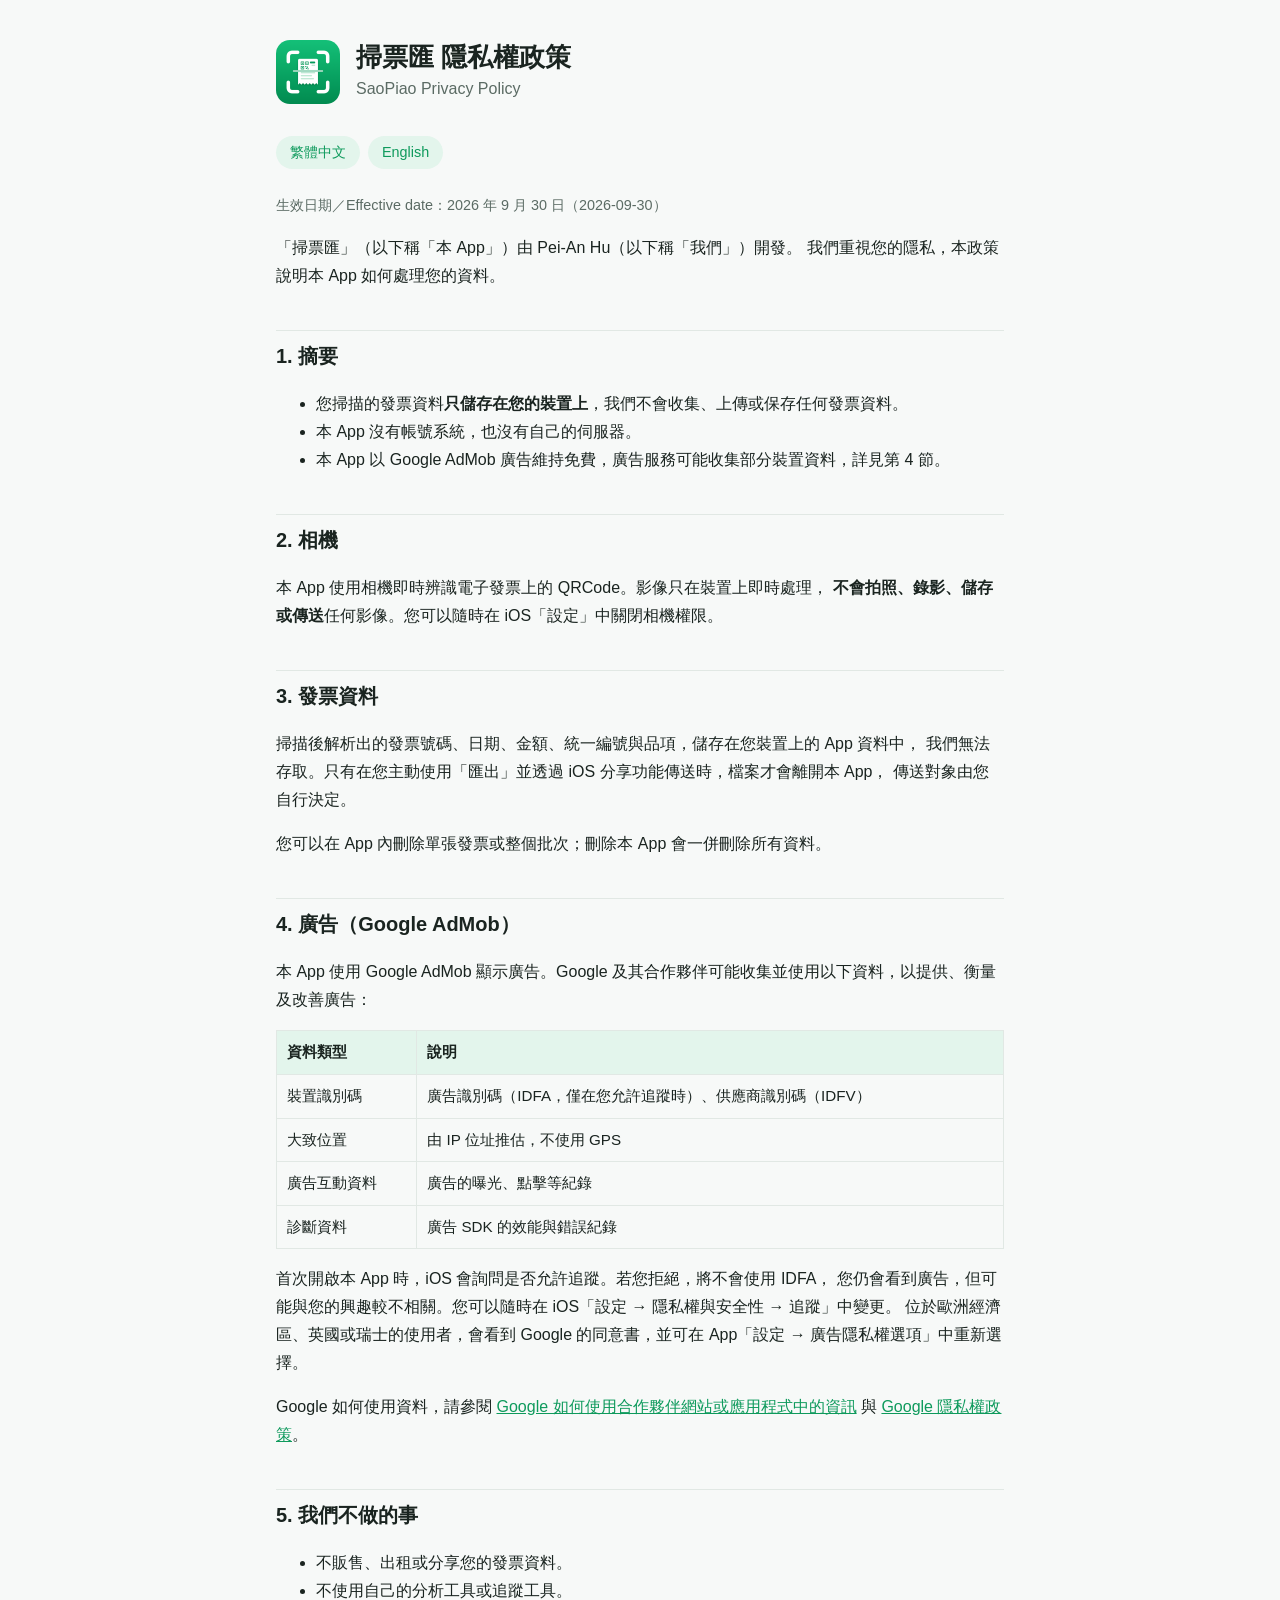
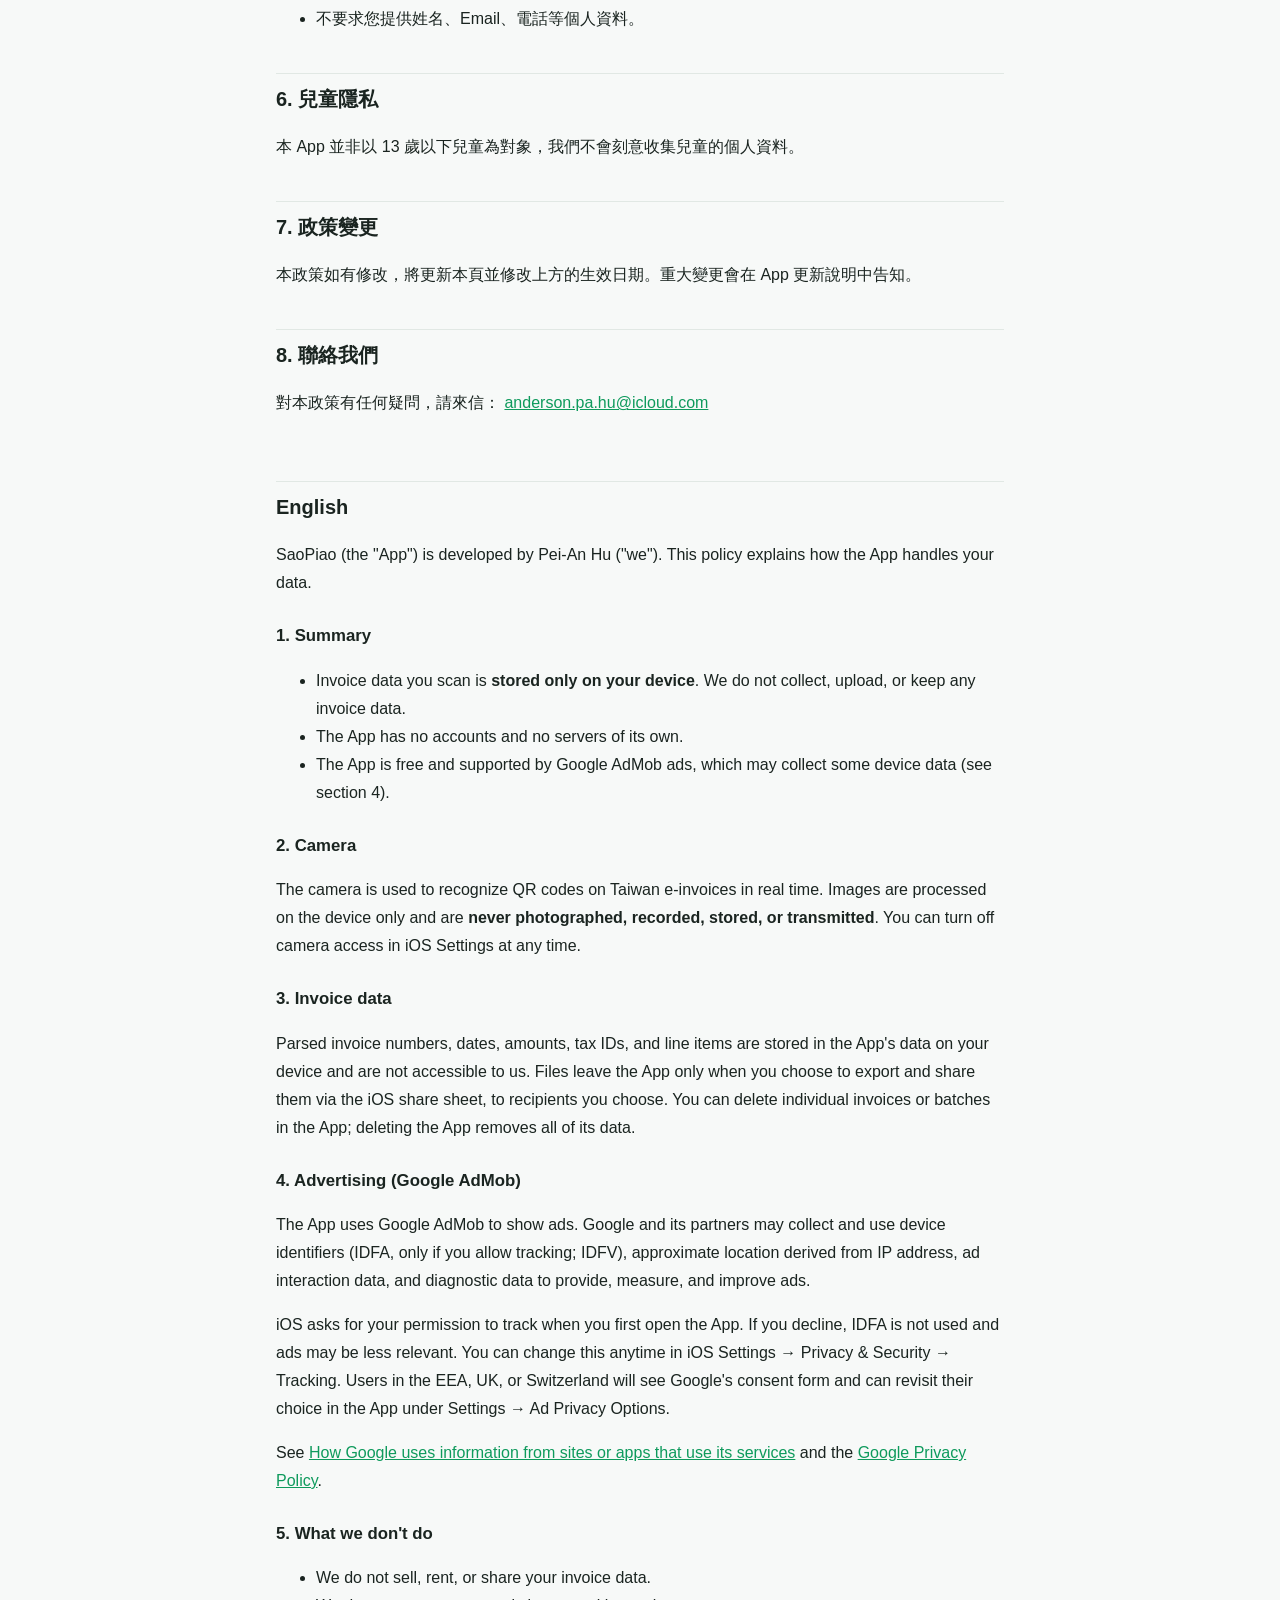
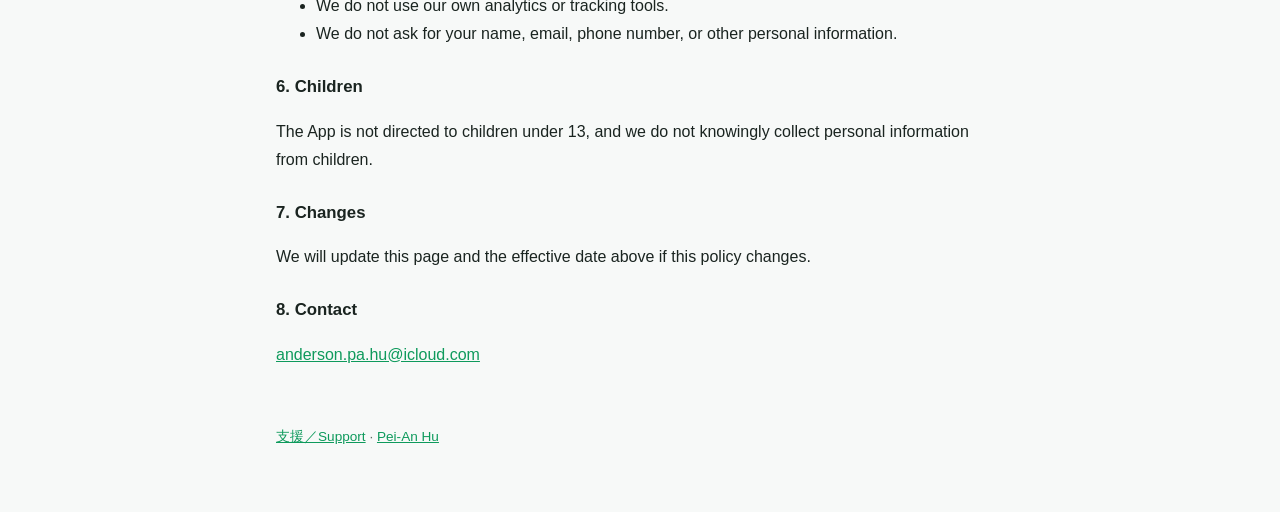
==== saopiao/privacy.html @ b1eda9fa "feat: 開發者網站、掃票匯隱私權政策與支援頁、app-ads.txt Co-Authored-By: Claude Opus 5.5 (1M context) <noreply@anthropic" ====
<!doctype html>
<html lang="zh-Hant-TW">
<head>
  <meta charset="utf-8">
  <meta name="viewport" content="width=device-width, initial-scale=1">
  <title>掃票匯 隱私權政策</title>
  <meta name="description" content="掃票匯（SaoPiao）隱私權政策 / Privacy Policy">
  <link rel="stylesheet" href="/style.css">
</head>
<body>
<main>
  <header class="site">
    <img src="/saopiao/icon.png" alt="掃票匯 App 圖示">
    <div>
      <h1>掃票匯 隱私權政策</h1>
      <p>SaoPiao Privacy Policy</p>
    </div>
  </header>

  <nav class="lang-switch">
    <a href="#zh">繁體中文</a>
    <a href="#en">English</a>
  </nav>

  <p class="meta">生效日期／Effective date：2026 年 9 月 30 日（2026-09-30）</p>

  <!-- ===================== 繁體中文 ===================== -->
  <section id="zh" lang="zh-Hant-TW">
    <p>
      「掃票匯」（以下稱「本 App」）由 Pei-An Hu（以下稱「我們」）開發。
      我們重視您的隱私，本政策說明本 App 如何處理您的資料。
    </p>

    <h2>1. 摘要</h2>
    <ul>
      <li>您掃描的發票資料<strong>只儲存在您的裝置上</strong>，我們不會收集、上傳或保存任何發票資料。</li>
      <li>本 App 沒有帳號系統，也沒有自己的伺服器。</li>
      <li>本 App 以 Google AdMob 廣告維持免費，廣告服務可能收集部分裝置資料，詳見第 4 節。</li>
    </ul>

    <h2>2. 相機</h2>
    <p>
      本 App 使用相機即時辨識電子發票上的 QRCode。影像只在裝置上即時處理，
      <strong>不會拍照、錄影、儲存或傳送</strong>任何影像。您可以隨時在 iOS「設定」中關閉相機權限。
    </p>

    <h2>3. 發票資料</h2>
    <p>
      掃描後解析出的發票號碼、日期、金額、統一編號與品項，儲存在您裝置上的 App 資料中，
      我們無法存取。只有在您主動使用「匯出」並透過 iOS 分享功能傳送時，檔案才會離開本 App，
      傳送對象由您自行決定。
    </p>
    <p>
      您可以在 App 內刪除單張發票或整個批次；刪除本 App 會一併刪除所有資料。
    </p>

    <h2>4. 廣告（Google AdMob）</h2>
    <p>
      本 App 使用 Google AdMob 顯示廣告。Google 及其合作夥伴可能收集並使用以下資料，以提供、衡量及改善廣告：
    </p>
    <div class="table-wrap">
      <table>
        <tr><th>資料類型</th><th>說明</th></tr>
        <tr><td>裝置識別碼</td><td>廣告識別碼（IDFA，僅在您允許追蹤時）、供應商識別碼（IDFV）</td></tr>
        <tr><td>大致位置</td><td>由 IP 位址推估，不使用 GPS</td></tr>
        <tr><td>廣告互動資料</td><td>廣告的曝光、點擊等紀錄</td></tr>
        <tr><td>診斷資料</td><td>廣告 SDK 的效能與錯誤紀錄</td></tr>
      </table>
    </div>
    <p>
      首次開啟本 App 時，iOS 會詢問是否允許追蹤。若您拒絕，將不會使用 IDFA，
      您仍會看到廣告，但可能與您的興趣較不相關。您可以隨時在 iOS「設定 → 隱私權與安全性 → 追蹤」中變更。
      位於歐洲經濟區、英國或瑞士的使用者，會看到 Google 的同意書，並可在 App「設定 → 廣告隱私權選項」中重新選擇。
    </p>
    <p>
      Google 如何使用資料，請參閱
      <a href="https://policies.google.com/technologies/partner-sites" rel="noopener">Google 如何使用合作夥伴網站或應用程式中的資訊</a>
      與 <a href="https://policies.google.com/privacy" rel="noopener">Google 隱私權政策</a>。
    </p>

    <h2>5. 我們不做的事</h2>
    <ul>
      <li>不販售、出租或分享您的發票資料。</li>
      <li>不使用自己的分析工具或追蹤工具。</li>
      <li>不要求您提供姓名、Email、電話等個人資料。</li>
    </ul>

    <h2>6. 兒童隱私</h2>
    <p>
      本 App 並非以 13 歲以下兒童為對象，我們不會刻意收集兒童的個人資料。
    </p>

    <h2>7. 政策變更</h2>
    <p>
      本政策如有修改，將更新本頁並修改上方的生效日期。重大變更會在 App 更新說明中告知。
    </p>

    <h2>8. 聯絡我們</h2>
    <p>
      對本政策有任何疑問，請來信：
      <a href="mailto:anderson.pa.hu@icloud.com">anderson.pa.hu@icloud.com</a>
    </p>
  </section>

  <!-- ===================== English ===================== -->
  <section id="en" lang="en">
    <h2 style="margin-top:64px">English</h2>
    <p>
      SaoPiao (the "App") is developed by Pei-An Hu ("we"). This policy explains how the App handles your data.
    </p>

    <h3>1. Summary</h3>
    <ul>
      <li>Invoice data you scan is <strong>stored only on your device</strong>. We do not collect, upload, or keep any invoice data.</li>
      <li>The App has no accounts and no servers of its own.</li>
      <li>The App is free and supported by Google AdMob ads, which may collect some device data (see section 4).</li>
    </ul>

    <h3>2. Camera</h3>
    <p>
      The camera is used to recognize QR codes on Taiwan e-invoices in real time. Images are processed on the device only
      and are <strong>never photographed, recorded, stored, or transmitted</strong>. You can turn off camera access in iOS Settings at any time.
    </p>

    <h3>3. Invoice data</h3>
    <p>
      Parsed invoice numbers, dates, amounts, tax IDs, and line items are stored in the App's data on your device and are not accessible to us.
      Files leave the App only when you choose to export and share them via the iOS share sheet, to recipients you choose.
      You can delete individual invoices or batches in the App; deleting the App removes all of its data.
    </p>

    <h3>4. Advertising (Google AdMob)</h3>
    <p>
      The App uses Google AdMob to show ads. Google and its partners may collect and use device identifiers
      (IDFA, only if you allow tracking; IDFV), approximate location derived from IP address, ad interaction data,
      and diagnostic data to provide, measure, and improve ads.
    </p>
    <p>
      iOS asks for your permission to track when you first open the App. If you decline, IDFA is not used and ads may be less relevant.
      You can change this anytime in iOS Settings → Privacy &amp; Security → Tracking. Users in the EEA, UK, or Switzerland
      will see Google's consent form and can revisit their choice in the App under Settings → Ad Privacy Options.
    </p>
    <p>
      See <a href="https://policies.google.com/technologies/partner-sites" rel="noopener">How Google uses information from sites or apps that use its services</a>
      and the <a href="https://policies.google.com/privacy" rel="noopener">Google Privacy Policy</a>.
    </p>

    <h3>5. What we don't do</h3>
    <ul>
      <li>We do not sell, rent, or share your invoice data.</li>
      <li>We do not use our own analytics or tracking tools.</li>
      <li>We do not ask for your name, email, phone number, or other personal information.</li>
    </ul>

    <h3>6. Children</h3>
    <p>The App is not directed to children under 13, and we do not knowingly collect personal information from children.</p>

    <h3>7. Changes</h3>
    <p>We will update this page and the effective date above if this policy changes.</p>

    <h3>8. Contact</h3>
    <p><a href="mailto:anderson.pa.hu@icloud.com">anderson.pa.hu@icloud.com</a></p>
  </section>

  <footer>
    <a href="/saopiao/support.html">支援／Support</a> · <a href="/">Pei-An Hu</a>
  </footer>
</main>
</body>
</html>
---- style.css ----
:root {
  --bg: #f7f9f8;
  --surface: #ffffff;
  --text: #1a2420;
  --muted: #5b6b64;
  --line: #e1e8e4;
  --accent: #0e9a5c;
  --accent-soft: #e3f5ec;
}

@media (prefers-color-scheme: dark) {
  :root {
    --bg: #0c110f;
    --surface: #151d19;
    --text: #e8efeb;
    --muted: #9aaba3;
    --line: #26332d;
    --accent: #27d08a;
    --accent-soft: #173327;
  }
}

* { box-sizing: border-box; }

html { -webkit-text-size-adjust: 100%; }

body {
  margin: 0;
  background: var(--bg);
  color: var(--text);
  font-family: -apple-system, BlinkMacSystemFont, "PingFang TC", "Noto Sans TC", "Microsoft JhengHei", sans-serif;
  line-height: 1.75;
}

main {
  max-width: 760px;
  margin: 0 auto;
  padding: 40px 16px 64px;
}

header.site {
  display: flex;
  align-items: center;
  gap: 16px;
  margin-bottom: 32px;
}

header.site img {
  width: 64px;
  height: 64px;
  border-radius: 14px;
}

header.site h1 { margin: 0; font-size: 1.6rem; line-height: 1.3; }
header.site p { margin: 0; color: var(--muted); }

h2 {
  margin: 40px 0 8px;
  padding-top: 8px;
  font-size: 1.25rem;
  border-top: 1px solid var(--line);
}

h3 { margin: 24px 0 4px; font-size: 1.05rem; }

a { color: var(--accent); }

.lang-switch {
  display: flex;
  gap: 8px;
  margin-bottom: 24px;
}

.lang-switch a {
  padding: 4px 14px;
  border-radius: 999px;
  background: var(--accent-soft);
  text-decoration: none;
  font-size: 0.9rem;
}

.card {
  display: block;
  padding: 20px;
  border: 1px solid var(--line);
  border-radius: 16px;
  background: var(--surface);
  color: inherit;
  text-decoration: none;
}

.card + .card { margin-top: 12px; }

.card .links { margin-top: 8px; display: flex; gap: 16px; flex-wrap: wrap; }

.meta { color: var(--muted); font-size: 0.9rem; }

table {
  width: 100%;
  border-collapse: collapse;
  font-size: 0.95rem;
}

th, td {
  padding: 8px 10px;
  border: 1px solid var(--line);
  text-align: left;
  vertical-align: top;
}

th { background: var(--accent-soft); }

.table-wrap { overflow-x: auto; }

footer {
  margin-top: 56px;
  color: var(--muted);
  font-size: 0.85rem;
}
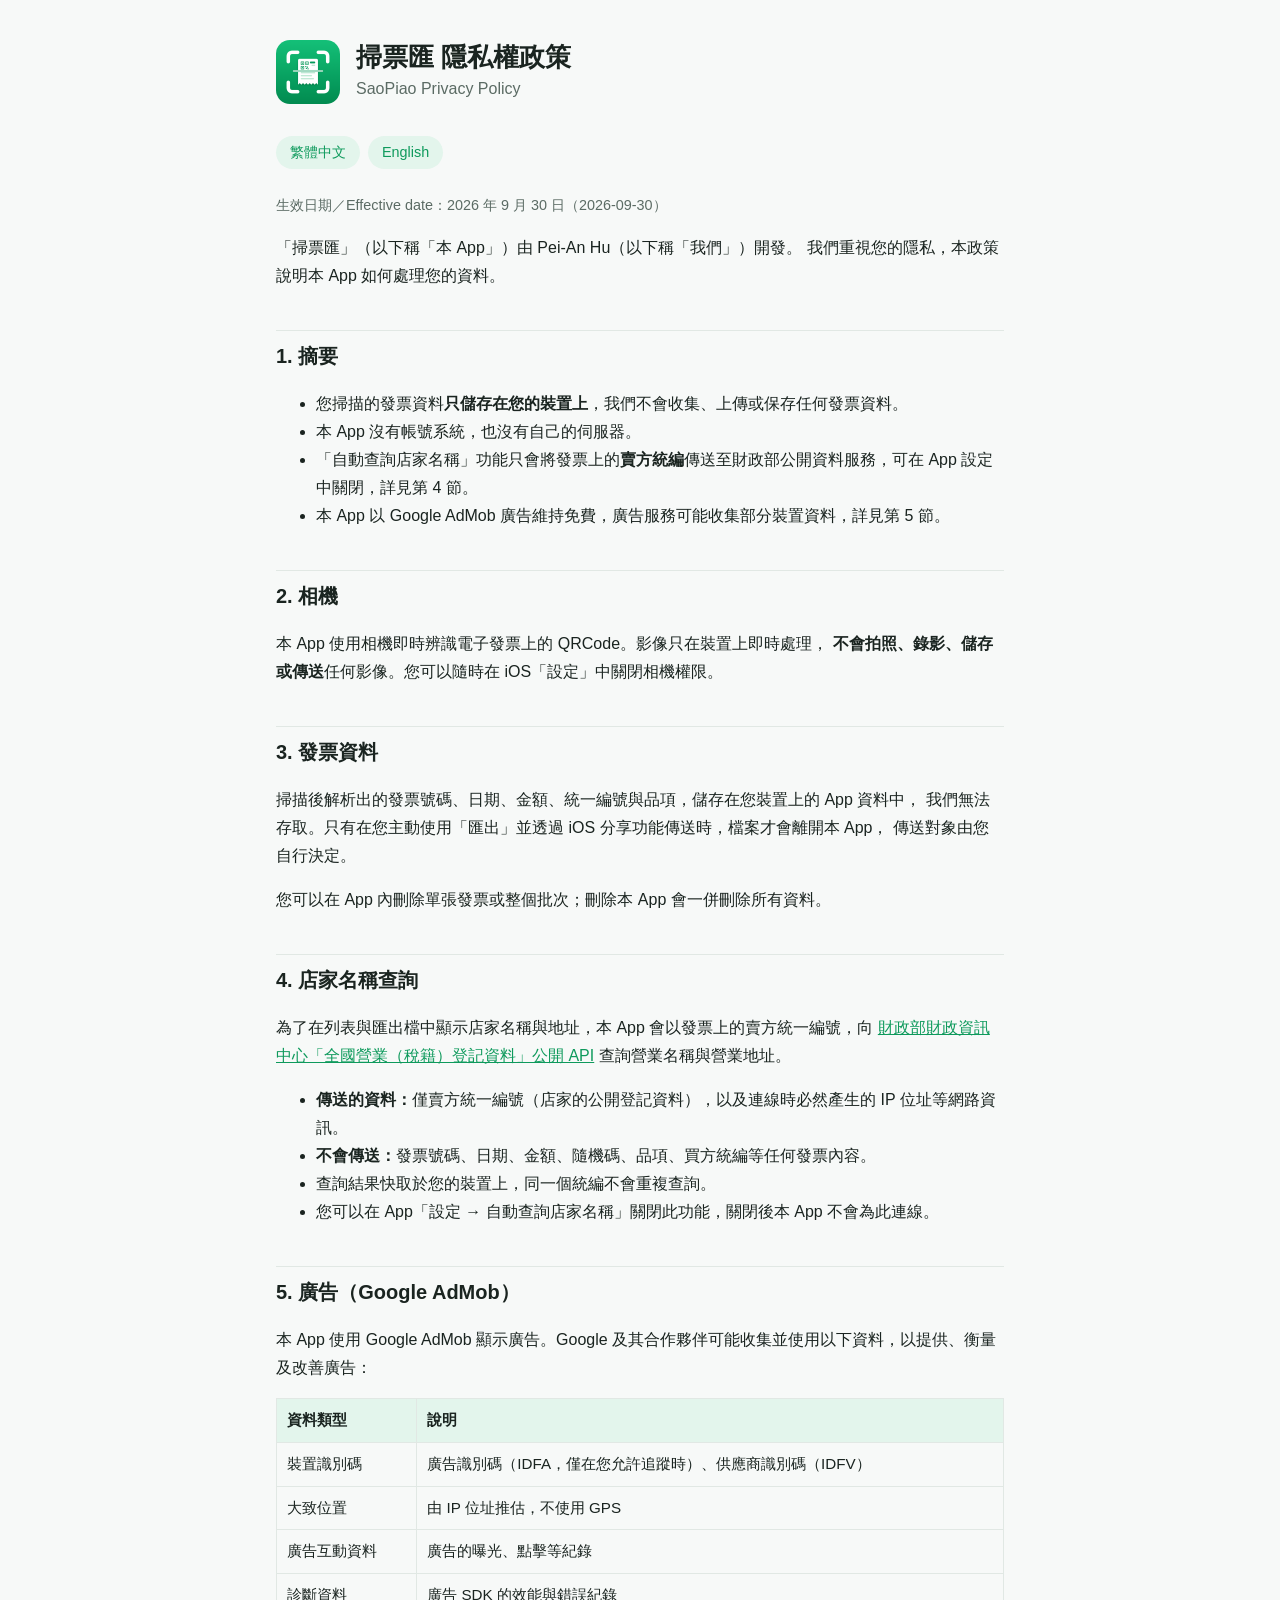
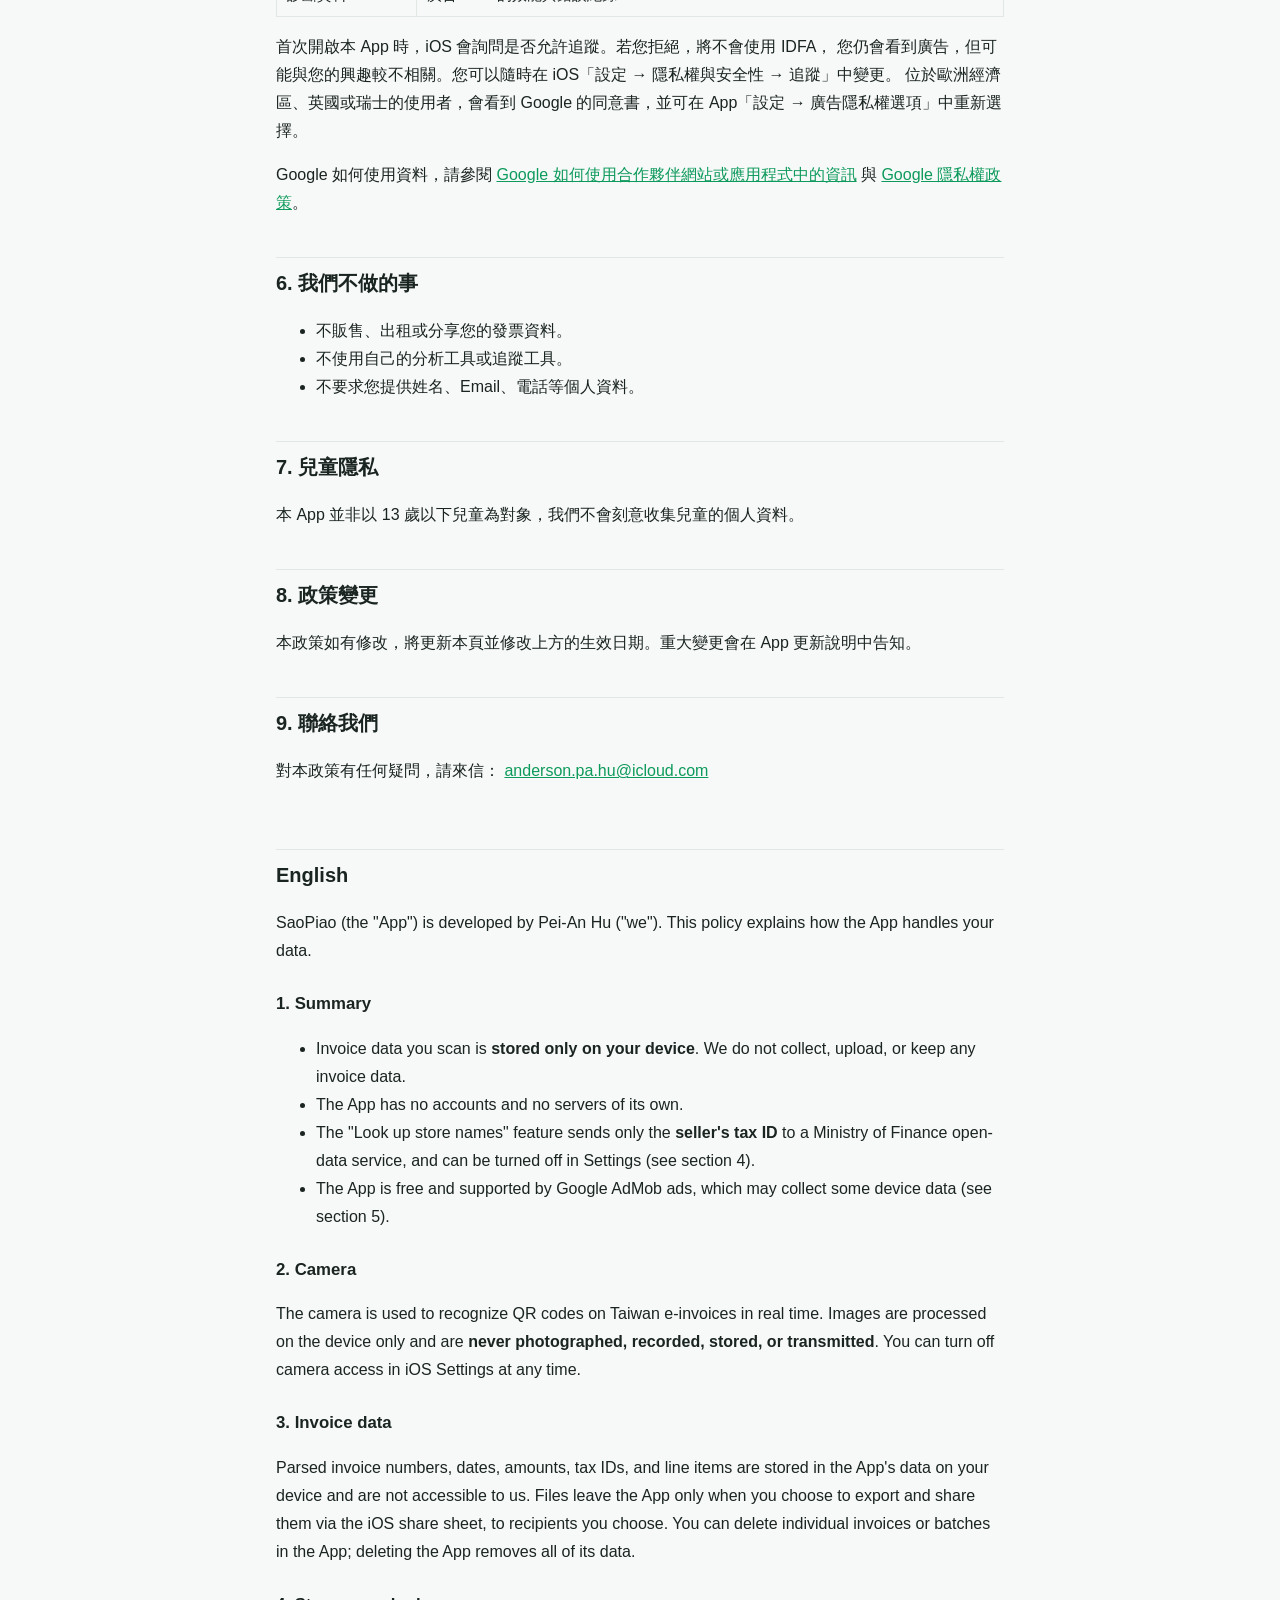
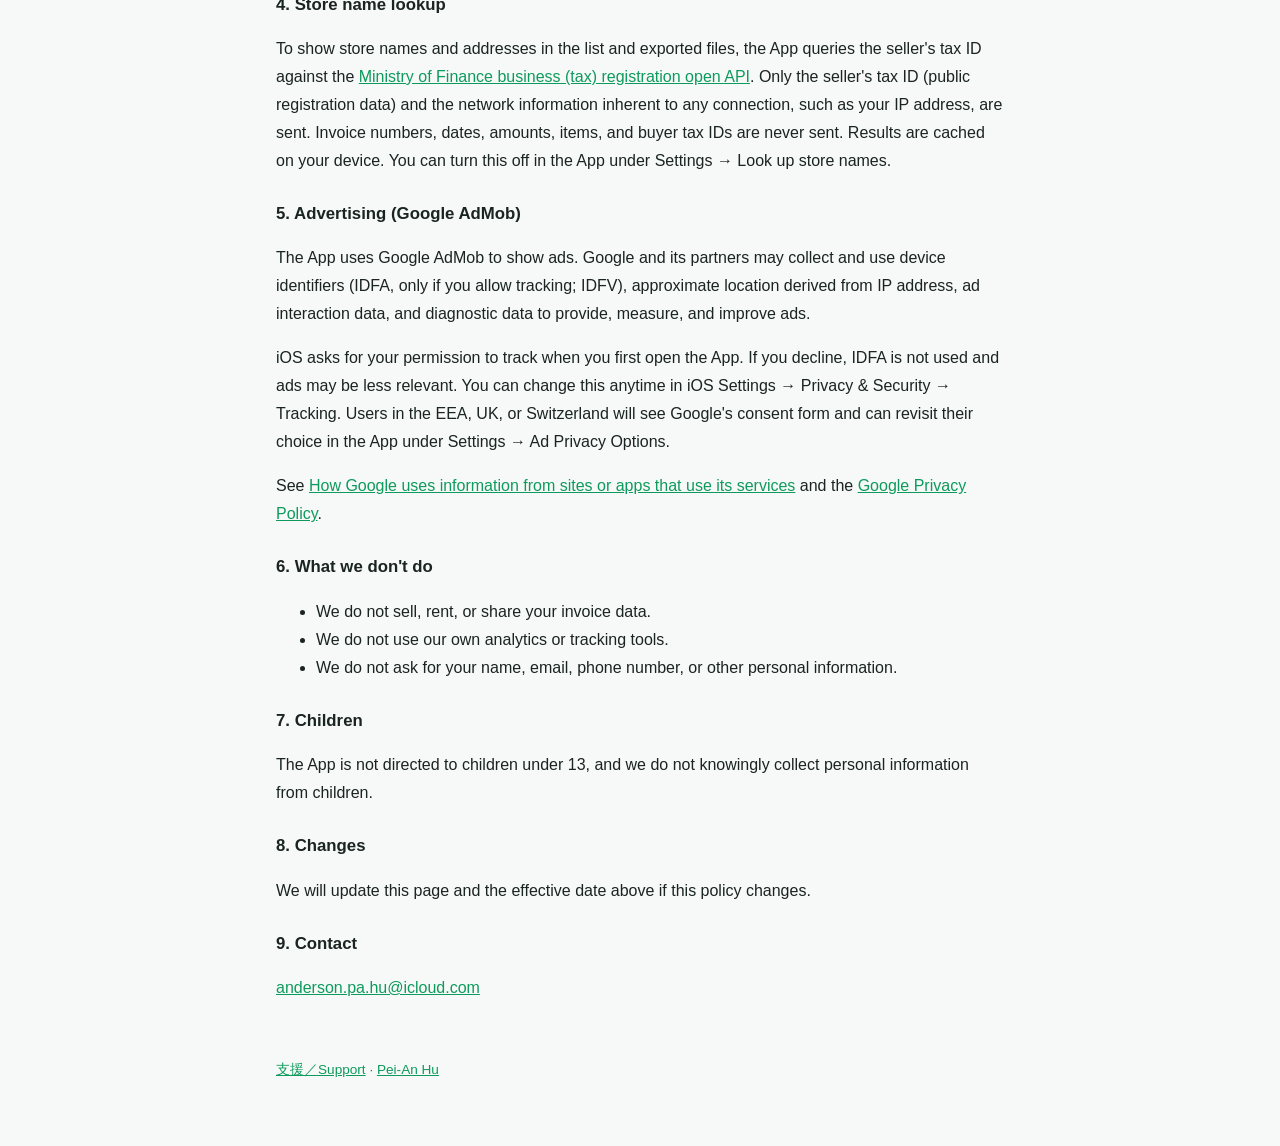
==== commit 2d8580b2: "docs: 隱私權政策與支援頁加入店家名稱查詢說明 Co-Authored-By: Claude Opus 5.5 (1M context) <noreply@anthropic.com>" ====
--- a/saopiao/privacy.html
+++ b/saopiao/privacy.html
@@ -35,7 +35,8 @@
     <ul>
       <li>您掃描的發票資料<strong>只儲存在您的裝置上</strong>，我們不會收集、上傳或保存任何發票資料。</li>
       <li>本 App 沒有帳號系統，也沒有自己的伺服器。</li>
-      <li>本 App 以 Google AdMob 廣告維持免費，廣告服務可能收集部分裝置資料，詳見第 4 節。</li>
+      <li>「自動查詢店家名稱」功能只會將發票上的<strong>賣方統編</strong>傳送至財政部公開資料服務，可在 App 設定中關閉，詳見第 4 節。</li>
+      <li>本 App 以 Google AdMob 廣告維持免費，廣告服務可能收集部分裝置資料，詳見第 5 節。</li>
     </ul>
 
     <h2>2. 相機</h2>
@@ -54,7 +55,20 @@
       您可以在 App 內刪除單張發票或整個批次；刪除本 App 會一併刪除所有資料。
     </p>
 
-    <h2>4. 廣告（Google AdMob）</h2>
+    <h2>4. 店家名稱查詢</h2>
+    <p>
+      為了在列表與匯出檔中顯示店家名稱與地址，本 App 會以發票上的賣方統一編號，向
+      <a href="https://data.gov.tw/dataset/9400" rel="noopener">財政部財政資訊中心「全國營業（稅籍）登記資料」公開 API</a>
+      查詢營業名稱與營業地址。
+    </p>
+    <ul>
+      <li><strong>傳送的資料：</strong>僅賣方統一編號（店家的公開登記資料），以及連線時必然產生的 IP 位址等網路資訊。</li>
+      <li><strong>不會傳送：</strong>發票號碼、日期、金額、隨機碼、品項、買方統編等任何發票內容。</li>
+      <li>查詢結果快取於您的裝置上，同一個統編不會重複查詢。</li>
+      <li>您可以在 App「設定 → 自動查詢店家名稱」關閉此功能，關閉後本 App 不會為此連線。</li>
+    </ul>
+
+    <h2>5. 廣告（Google AdMob）</h2>
     <p>
       本 App 使用 Google AdMob 顯示廣告。Google 及其合作夥伴可能收集並使用以下資料，以提供、衡量及改善廣告：
     </p>
@@ -78,24 +92,24 @@
       與 <a href="https://policies.google.com/privacy" rel="noopener">Google 隱私權政策</a>。
     </p>
 
-    <h2>5. 我們不做的事</h2>
+    <h2>6. 我們不做的事</h2>
     <ul>
       <li>不販售、出租或分享您的發票資料。</li>
       <li>不使用自己的分析工具或追蹤工具。</li>
       <li>不要求您提供姓名、Email、電話等個人資料。</li>
     </ul>
 
-    <h2>6. 兒童隱私</h2>
+    <h2>7. 兒童隱私</h2>
     <p>
       本 App 並非以 13 歲以下兒童為對象，我們不會刻意收集兒童的個人資料。
     </p>
 
-    <h2>7. 政策變更</h2>
+    <h2>8. 政策變更</h2>
     <p>
       本政策如有修改，將更新本頁並修改上方的生效日期。重大變更會在 App 更新說明中告知。
     </p>
 
-    <h2>8. 聯絡我們</h2>
+    <h2>9. 聯絡我們</h2>
     <p>
       對本政策有任何疑問，請來信：
       <a href="mailto:anderson.pa.hu@icloud.com">anderson.pa.hu@icloud.com</a>
@@ -113,7 +127,8 @@
     <ul>
       <li>Invoice data you scan is <strong>stored only on your device</strong>. We do not collect, upload, or keep any invoice data.</li>
       <li>The App has no accounts and no servers of its own.</li>
-      <li>The App is free and supported by Google AdMob ads, which may collect some device data (see section 4).</li>
+      <li>The "Look up store names" feature sends only the <strong>seller's tax ID</strong> to a Ministry of Finance open-data service, and can be turned off in Settings (see section 4).</li>
+      <li>The App is free and supported by Google AdMob ads, which may collect some device data (see section 5).</li>
     </ul>
 
     <h3>2. Camera</h3>
@@ -129,7 +144,16 @@
       You can delete individual invoices or batches in the App; deleting the App removes all of its data.
     </p>
 
-    <h3>4. Advertising (Google AdMob)</h3>
+    <h3>4. Store name lookup</h3>
+    <p>
+      To show store names and addresses in the list and exported files, the App queries the seller's tax ID against the
+      <a href="https://data.gov.tw/dataset/9400" rel="noopener">Ministry of Finance business (tax) registration open API</a>.
+      Only the seller's tax ID (public registration data) and the network information inherent to any connection, such as your IP address, are sent.
+      Invoice numbers, dates, amounts, items, and buyer tax IDs are never sent. Results are cached on your device.
+      You can turn this off in the App under Settings → Look up store names.
+    </p>
+
+    <h3>5. Advertising (Google AdMob)</h3>
     <p>
       The App uses Google AdMob to show ads. Google and its partners may collect and use device identifiers
       (IDFA, only if you allow tracking; IDFV), approximate location derived from IP address, ad interaction data,
@@ -145,20 +169,20 @@
       and the <a href="https://policies.google.com/privacy" rel="noopener">Google Privacy Policy</a>.
     </p>
 
-    <h3>5. What we don't do</h3>
+    <h3>6. What we don't do</h3>
     <ul>
       <li>We do not sell, rent, or share your invoice data.</li>
       <li>We do not use our own analytics or tracking tools.</li>
       <li>We do not ask for your name, email, phone number, or other personal information.</li>
     </ul>
 
-    <h3>6. Children</h3>
+    <h3>7. Children</h3>
     <p>The App is not directed to children under 13, and we do not knowingly collect personal information from children.</p>
 
-    <h3>7. Changes</h3>
+    <h3>8. Changes</h3>
     <p>We will update this page and the effective date above if this policy changes.</p>
 
-    <h3>8. Contact</h3>
+    <h3>9. Contact</h3>
     <p><a href="mailto:anderson.pa.hu@icloud.com">anderson.pa.hu@icloud.com</a></p>
   </section>
 
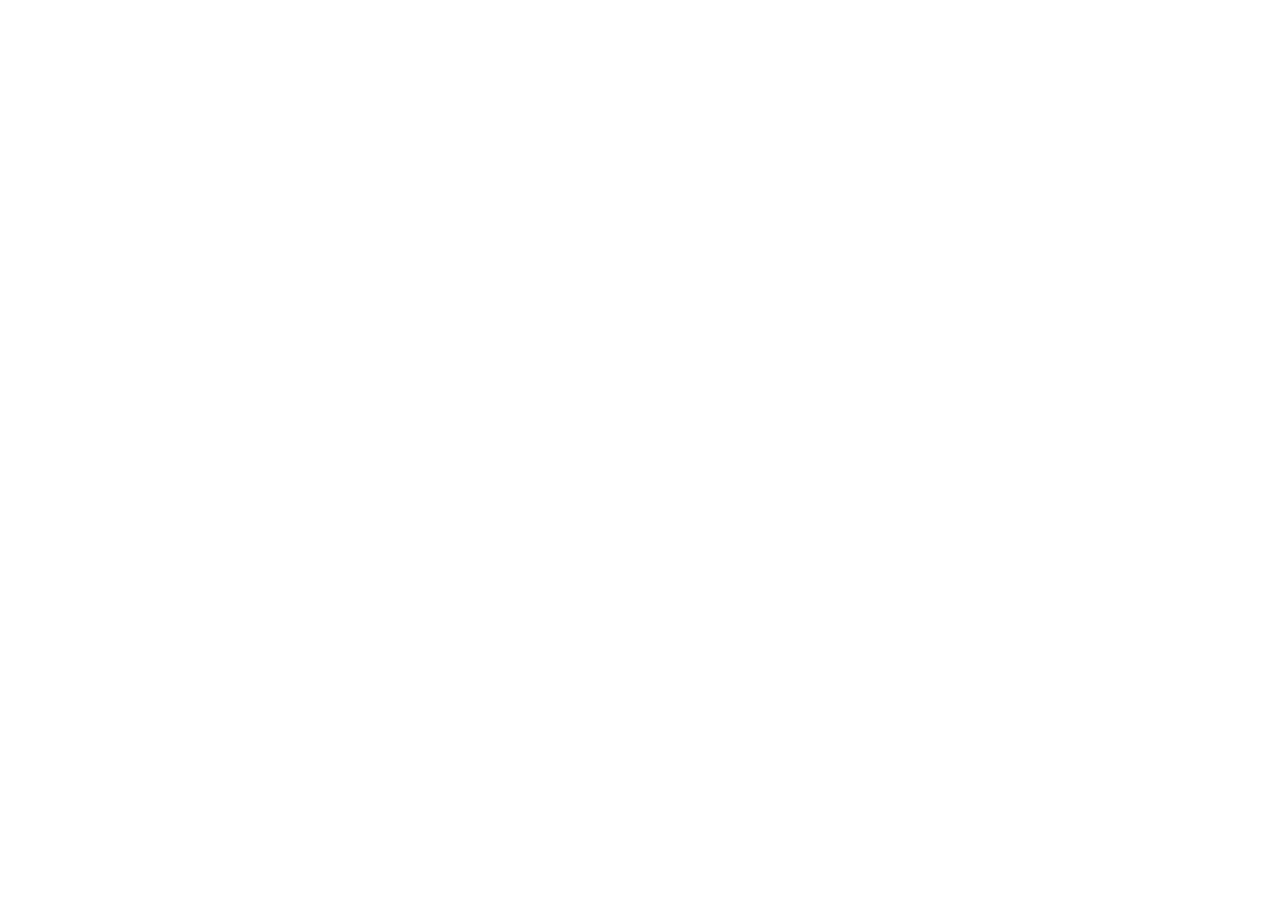
==== commit bb3e473f: "chore: 掃票匯隱私權 / 支援頁轉址到 amperestudio.com review/ 範例發票頁與 app-ads.txt 保留。  Co-Authored-By: Claude Opus " ====
--- a/saopiao/privacy.html
+++ b/saopiao/privacy.html
@@ -3,192 +3,18 @@
 <head>
   <meta charset="utf-8">
   <meta name="viewport" content="width=device-width, initial-scale=1">
-  <title>掃票匯 隱私權政策</title>
-  <meta name="description" content="掃票匯（SaoPiao）隱私權政策 / Privacy Policy">
-  <link rel="stylesheet" href="/style.css">
+  <title>掃票匯 隱私權政策（已搬家）</title>
+  <!-- 此頁已搬到 amperestudio.com，保留轉址給 App Store 與舊連結 -->
+  <link rel="canonical" href="https://amperestudio.com/legal/saopiao/privacy">
+  <meta name="robots" content="noindex">
+  <meta http-equiv="refresh" content="0; url=https://amperestudio.com/legal/saopiao/privacy">
+  <script>
+    // #en 錨點導到英文版
+    location.replace('https://amperestudio.com' + (location.hash === '#en' ? '/en' : '') + '/legal/saopiao/privacy');
+  </script>
 </head>
 <body>
-<main>
-  <header class="site">
-    <img src="/saopiao/icon.png" alt="掃票匯 App 圖示">
-    <div>
-      <h1>掃票匯 隱私權政策</h1>
-      <p>SaoPiao Privacy Policy</p>
-    </div>
-  </header>
-
-  <nav class="lang-switch">
-    <a href="#zh">繁體中文</a>
-    <a href="#en">English</a>
-  </nav>
-
-  <p class="meta">生效日期／Effective date：2026 年 9 月 30 日（2026-09-30）</p>
-
-  <!-- ===================== 繁體中文 ===================== -->
-  <section id="zh" lang="zh-Hant-TW">
-    <p>
-      「掃票匯」（以下稱「本 App」）由 Pei-An Hu（以下稱「我們」）開發。
-      我們重視您的隱私，本政策說明本 App 如何處理您的資料。
-    </p>
-
-    <h2>1. 摘要</h2>
-    <ul>
-      <li>您掃描的發票資料<strong>只儲存在您的裝置上</strong>，我們不會收集、上傳或保存任何發票資料。</li>
-      <li>本 App 沒有帳號系統，也沒有自己的伺服器。</li>
-      <li>「自動查詢店家名稱」功能只會將發票上的<strong>賣方統編</strong>傳送至財政部公開資料服務，可在 App 設定中關閉，詳見第 4 節。</li>
-      <li>本 App 以 Google AdMob 廣告維持免費，廣告服務可能收集部分裝置資料，詳見第 5 節。</li>
-    </ul>
-
-    <h2>2. 相機</h2>
-    <p>
-      本 App 使用相機即時辨識電子發票上的 QRCode。影像只在裝置上即時處理，
-      <strong>不會拍照、錄影、儲存或傳送</strong>任何影像。您可以隨時在 iOS「設定」中關閉相機權限。
-    </p>
-
-    <h2>3. 發票資料</h2>
-    <p>
-      掃描後解析出的發票號碼、日期、金額、統一編號與品項，儲存在您裝置上的 App 資料中，
-      我們無法存取。只有在您主動使用「匯出」並透過 iOS 分享功能傳送時，檔案才會離開本 App，
-      傳送對象由您自行決定。
-    </p>
-    <p>
-      您可以在 App 內刪除單張發票或整個批次；刪除本 App 會一併刪除所有資料。
-    </p>
-
-    <h2>4. 店家名稱查詢</h2>
-    <p>
-      為了在列表與匯出檔中顯示店家名稱與地址，本 App 會以發票上的賣方統一編號，向
-      <a href="https://data.gov.tw/dataset/9400" rel="noopener">財政部財政資訊中心「全國營業（稅籍）登記資料」公開 API</a>
-      查詢營業名稱與營業地址。
-    </p>
-    <ul>
-      <li><strong>傳送的資料：</strong>僅賣方統一編號（店家的公開登記資料），以及連線時必然產生的 IP 位址等網路資訊。</li>
-      <li><strong>不會傳送：</strong>發票號碼、日期、金額、隨機碼、品項、買方統編等任何發票內容。</li>
-      <li>查詢結果快取於您的裝置上，同一個統編不會重複查詢。</li>
-      <li>您可以在 App「設定 → 自動查詢店家名稱」關閉此功能，關閉後本 App 不會為此連線。</li>
-    </ul>
-
-    <h2>5. 廣告（Google AdMob）</h2>
-    <p>
-      本 App 使用 Google AdMob 顯示廣告。Google 及其合作夥伴可能收集並使用以下資料，以提供、衡量及改善廣告：
-    </p>
-    <div class="table-wrap">
-      <table>
-        <tr><th>資料類型</th><th>說明</th></tr>
-        <tr><td>裝置識別碼</td><td>廣告識別碼（IDFA，僅在您允許追蹤時）、供應商識別碼（IDFV）</td></tr>
-        <tr><td>大致位置</td><td>由 IP 位址推估，不使用 GPS</td></tr>
-        <tr><td>廣告互動資料</td><td>廣告的曝光、點擊等紀錄</td></tr>
-        <tr><td>診斷資料</td><td>廣告 SDK 的效能與錯誤紀錄</td></tr>
-      </table>
-    </div>
-    <p>
-      首次開啟本 App 時，iOS 會詢問是否允許追蹤。若您拒絕，將不會使用 IDFA，
-      您仍會看到廣告，但可能與您的興趣較不相關。您可以隨時在 iOS「設定 → 隱私權與安全性 → 追蹤」中變更。
-      位於歐洲經濟區、英國或瑞士的使用者，會看到 Google 的同意書，並可在 App「設定 → 廣告隱私權選項」中重新選擇。
-    </p>
-    <p>
-      Google 如何使用資料，請參閱
-      <a href="https://policies.google.com/technologies/partner-sites" rel="noopener">Google 如何使用合作夥伴網站或應用程式中的資訊</a>
-      與 <a href="https://policies.google.com/privacy" rel="noopener">Google 隱私權政策</a>。
-    </p>
-
-    <h2>6. 我們不做的事</h2>
-    <ul>
-      <li>不販售、出租或分享您的發票資料。</li>
-      <li>不使用自己的分析工具或追蹤工具。</li>
-      <li>不要求您提供姓名、Email、電話等個人資料。</li>
-    </ul>
-
-    <h2>7. 兒童隱私</h2>
-    <p>
-      本 App 並非以 13 歲以下兒童為對象，我們不會刻意收集兒童的個人資料。
-    </p>
-
-    <h2>8. 政策變更</h2>
-    <p>
-      本政策如有修改，將更新本頁並修改上方的生效日期。重大變更會在 App 更新說明中告知。
-    </p>
-
-    <h2>9. 聯絡我們</h2>
-    <p>
-      對本政策有任何疑問，請來信：
-      <a href="mailto:anderson.pa.hu@icloud.com">anderson.pa.hu@icloud.com</a>
-    </p>
-  </section>
-
-  <!-- ===================== English ===================== -->
-  <section id="en" lang="en">
-    <h2 style="margin-top:64px">English</h2>
-    <p>
-      SaoPiao (the "App") is developed by Pei-An Hu ("we"). This policy explains how the App handles your data.
-    </p>
-
-    <h3>1. Summary</h3>
-    <ul>
-      <li>Invoice data you scan is <strong>stored only on your device</strong>. We do not collect, upload, or keep any invoice data.</li>
-      <li>The App has no accounts and no servers of its own.</li>
-      <li>The "Look up store names" feature sends only the <strong>seller's tax ID</strong> to a Ministry of Finance open-data service, and can be turned off in Settings (see section 4).</li>
-      <li>The App is free and supported by Google AdMob ads, which may collect some device data (see section 5).</li>
-    </ul>
-
-    <h3>2. Camera</h3>
-    <p>
-      The camera is used to recognize QR codes on Taiwan e-invoices in real time. Images are processed on the device only
-      and are <strong>never photographed, recorded, stored, or transmitted</strong>. You can turn off camera access in iOS Settings at any time.
-    </p>
-
-    <h3>3. Invoice data</h3>
-    <p>
-      Parsed invoice numbers, dates, amounts, tax IDs, and line items are stored in the App's data on your device and are not accessible to us.
-      Files leave the App only when you choose to export and share them via the iOS share sheet, to recipients you choose.
-      You can delete individual invoices or batches in the App; deleting the App removes all of its data.
-    </p>
-
-    <h3>4. Store name lookup</h3>
-    <p>
-      To show store names and addresses in the list and exported files, the App queries the seller's tax ID against the
-      <a href="https://data.gov.tw/dataset/9400" rel="noopener">Ministry of Finance business (tax) registration open API</a>.
-      Only the seller's tax ID (public registration data) and the network information inherent to any connection, such as your IP address, are sent.
-      Invoice numbers, dates, amounts, items, and buyer tax IDs are never sent. Results are cached on your device.
-      You can turn this off in the App under Settings → Look up store names.
-    </p>
-
-    <h3>5. Advertising (Google AdMob)</h3>
-    <p>
-      The App uses Google AdMob to show ads. Google and its partners may collect and use device identifiers
-      (IDFA, only if you allow tracking; IDFV), approximate location derived from IP address, ad interaction data,
-      and diagnostic data to provide, measure, and improve ads.
-    </p>
-    <p>
-      iOS asks for your permission to track when you first open the App. If you decline, IDFA is not used and ads may be less relevant.
-      You can change this anytime in iOS Settings → Privacy &amp; Security → Tracking. Users in the EEA, UK, or Switzerland
-      will see Google's consent form and can revisit their choice in the App under Settings → Ad Privacy Options.
-    </p>
-    <p>
-      See <a href="https://policies.google.com/technologies/partner-sites" rel="noopener">How Google uses information from sites or apps that use its services</a>
-      and the <a href="https://policies.google.com/privacy" rel="noopener">Google Privacy Policy</a>.
-    </p>
-
-    <h3>6. What we don't do</h3>
-    <ul>
-      <li>We do not sell, rent, or share your invoice data.</li>
-      <li>We do not use our own analytics or tracking tools.</li>
-      <li>We do not ask for your name, email, phone number, or other personal information.</li>
-    </ul>
-
-    <h3>7. Children</h3>
-    <p>The App is not directed to children under 13, and we do not knowingly collect personal information from children.</p>
-
-    <h3>8. Changes</h3>
-    <p>We will update this page and the effective date above if this policy changes.</p>
-
-    <h3>9. Contact</h3>
-    <p><a href="mailto:anderson.pa.hu@icloud.com">anderson.pa.hu@icloud.com</a></p>
-  </section>
-
-  <footer>
-    <a href="/saopiao/support.html">支援／Support</a> · <a href="/">Pei-An Hu</a>
-  </footer>
-</main>
+  <p>此頁已搬到 <a href="https://amperestudio.com/legal/saopiao/privacy">amperestudio.com/legal/saopiao/privacy</a>。</p>
+  <p>This page has moved to <a href="https://amperestudio.com/en/legal/saopiao/privacy">amperestudio.com/en/legal/saopiao/privacy</a>.</p>
 </body>
 </html>
